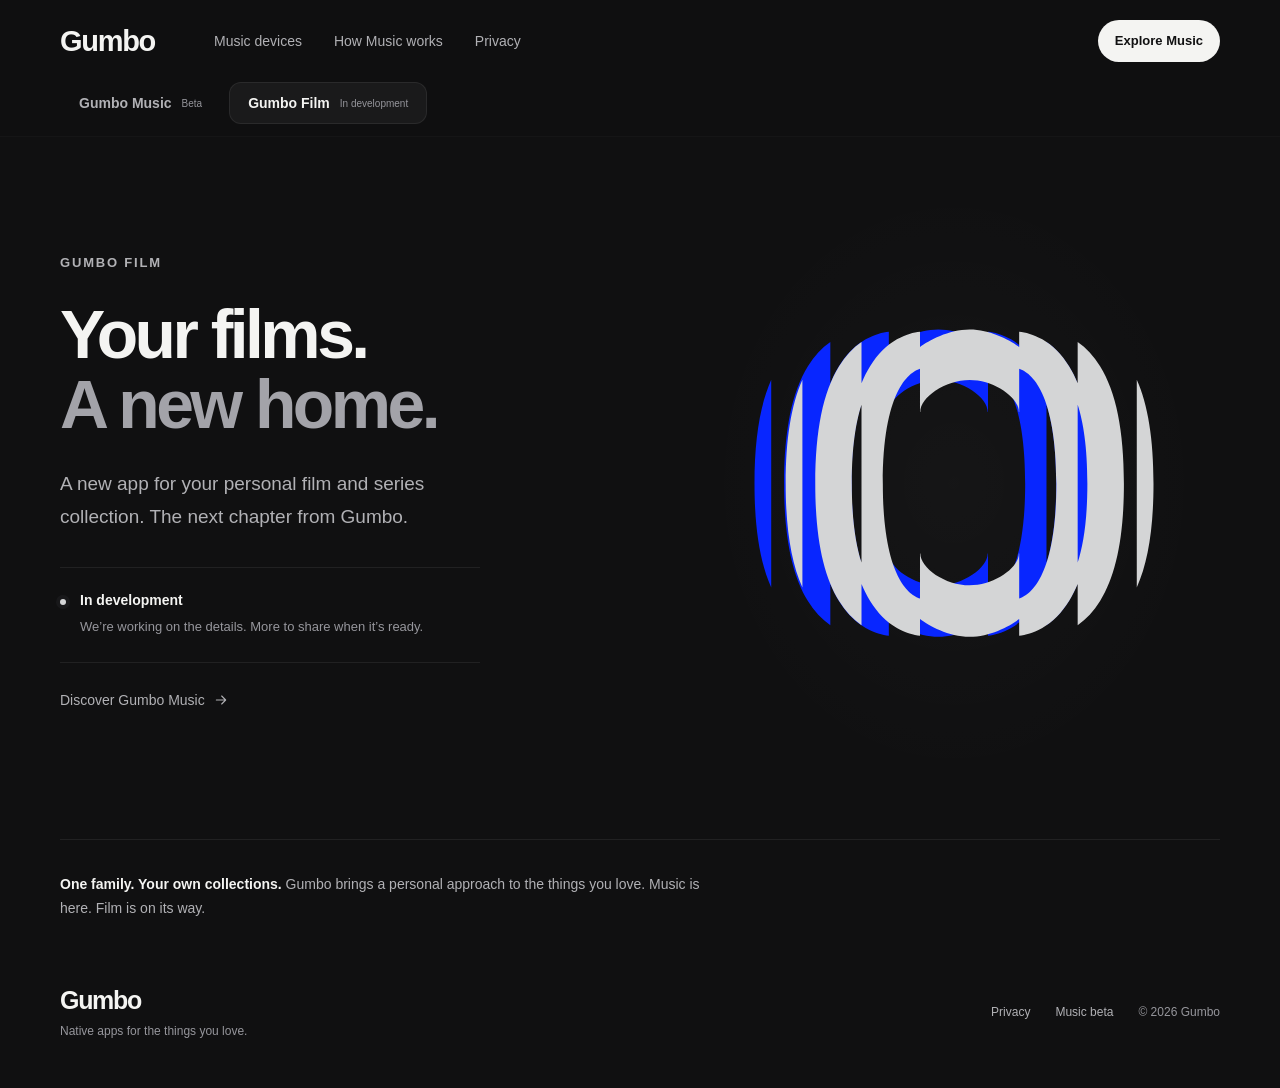
==== website/film/index.html @ 1f36d24c "Separate Gumbo product branding and add Film landing page" ====
<!doctype html>
<html lang="en">
<head>
  <meta charset="utf-8">
  <meta name="viewport" content="width=device-width, initial-scale=1">


  <!-- PRODUCT SEO: GUMBO FILM — keep these static tags aligned with the product section below. -->
  <title>Gumbo Film — In development</title>
  <meta name="description" content="Gumbo Film is in development. A new home for your personal film and series collection, from Gumbo.">
  <link rel="canonical" href="https://gumbo.one/film/">
  <meta property="og:type" content="website">
  <meta property="og:site_name" content="Gumbo">
  <meta property="og:title" content="Gumbo Film — In development">
  <meta property="og:description" content="Gumbo Film is in development. A new home for your personal film and series collection, from Gumbo.">
  <meta property="og:url" content="https://gumbo.one/film/">
  <meta property="og:image" content="https://gumbo.one/assets/gumbo-film-social-v1.png">
  <meta property="og:image:secure_url" content="https://gumbo.one/assets/gumbo-film-social-v1.png">
  <meta property="og:image:type" content="image/png">
  <meta property="og:image:width" content="1200">
  <meta property="og:image:height" content="630">
  <meta property="og:image:alt" content="Gumbo Film — Films and series. In development. The blue and silver Gumbo Film mark on a dark background.">
  <meta name="twitter:card" content="summary_large_image">
  <meta name="twitter:title" content="Gumbo Film — In development">
  <meta name="twitter:description" content="Gumbo Film is in development. A new home for your personal film and series collection, from Gumbo.">
  <meta name="twitter:image" content="https://gumbo.one/assets/gumbo-film-social-v1.png">
  <meta name="twitter:image:alt" content="Gumbo Film — Films and series. In development. The blue and silver Gumbo Film mark on a dark background.">
  <!-- END PRODUCT SEO -->

  <meta name="theme-color" content="#101011">
  <meta name="color-scheme" content="dark">
  <link rel="icon" href="https://gumbo.one/film/favicon.ico" sizes="16x16 32x32 48x48" type="image/x-icon">
  <link rel="icon" href="https://gumbo.one/film/favicon.svg" sizes="any" type="image/svg+xml">
  <link rel="apple-touch-icon" href="https://gumbo.one/film/apple-touch-icon.png" sizes="180x180">
  <link rel="stylesheet" href="../styles.css">
  <script src="../site.js" defer></script>
  <noscript><style>.site-header { position: relative; }</style></noscript>
</head>
<body class="film-page">
  <a class="skip-link" href="#product-film">Skip to content</a>
  <!-- SHARED GUMBO SHELL: the umbrella brand uses its name, not a product logo. -->
  <header class="site-header">
    <nav class="nav container" aria-label="Main navigation">
      <a class="wordmark" href="../" aria-label="Gumbo home"><span>Gumbo</span></a>
      <div class="nav-links"><a href="../#devices">Music devices</a><a href="../#how-it-works">How Music works</a><a href="../privacy/">Privacy</a></div>
      <a class="button button-small header-beta" href="../">Explore Music</a>
      <details class="mobile-menu">
        <summary aria-label="Section menu"><svg class="icon menu-icon" viewBox="0 0 24 24" aria-hidden="true"><path d="M4 7h16M4 12h16M4 17h16"/></svg><svg class="icon close-icon" viewBox="0 0 24 24" aria-hidden="true"><path d="m6 6 12 12M6 18 18 6"/></svg></summary>
        <div class="mobile-menu-links"><a href="../#devices">Music devices</a><a href="../#features">Music features</a><a href="../#how-it-works">How Music works</a><a href="../privacy/">Privacy</a></div>
      </details>
    </nav>
    <nav class="product-nav container" aria-label="Gumbo products">
      <a href="../">Gumbo Music <span>Beta</span></a>
      <a href="../film/" aria-current="page">Gumbo Film <span>In development</span></a>
    </nav>
  </header>
  <!-- PRODUCT: GUMBO FILM — future product details belong here, when confirmed. -->
  <main id="product-film" tabindex="-1">
    <section class="film-hero container" aria-labelledby="film-title">
      <div class="film-copy">
        <p class="eyebrow film-product-name">Gumbo Film</p>
        <h1 id="film-title">Your films.<br><span class="soft-text">A new home.</span></h1>
        <p class="film-description">A new app for your personal film and series collection. The next chapter from Gumbo.</p>
        <div class="development-note"><span class="status-dot" aria-hidden="true"></span><p><strong>In development</strong><span>We’re working on the details. More to share when it’s ready.</span></p></div>
        <a class="text-link" href="../">Discover Gumbo Music <svg class="icon" viewBox="0 0 24 24" aria-hidden="true"><path d="M5 12h14m-6-6 6 6-6 6"/></svg></a>
      </div>
      <div class="film-art"><img src="../assets/film-logo.svg" width="480" height="480" alt="Gumbo Film mark"></div>
    </section>
    <div class="family-note container"><p><strong>One family. Your own collections.</strong> Gumbo brings a personal approach to the things you love. Music is here. Film is on its way.</p></div>
  </main>
  <!-- END PRODUCT: GUMBO FILM -->
  <footer class="site-footer container"><div><a class="wordmark footer-wordmark" href="../"><span>Gumbo</span></a><p>Native apps for the things you love.</p></div><div class="footer-links"><a href="../privacy/">Privacy</a><a href="../#beta">Music beta</a><span>© 2026 Gumbo</span></div></footer>
</body>
</html>
---- website/styles.css ----
:root {
  color-scheme: dark;
  --background: #101011;
  --surface: #19191b;
  --text: #f4f4f2;
  --muted: #b1b1b5;
  --quiet: #96969c;
  --line: #ffffff12;
  --brand: #0826ff;
  --silver: #d4d5d6;
  --radius: 26px;
  --page-width: 1160px;
  font-family: -apple-system, BlinkMacSystemFont, "Segoe UI", sans-serif;
  font-synthesis: none;
  -webkit-font-smoothing: antialiased;
}
* { box-sizing: border-box; }
html { scroll-behavior: smooth; scroll-padding-top: 158px; }
body { margin: 0; color: var(--text); background: var(--background); }
main:focus { outline: none; }
a { color: inherit; text-decoration: none; }
a, button, summary { -webkit-tap-highlight-color: transparent; }
a:focus-visible, summary:focus-visible, [tabindex]:focus-visible { outline: 2px solid var(--text); outline-offset: 6px; border-radius: 5px; }
img { display: block; max-width: 100%; height: auto; }
svg { display: inline-block; }
h1, h2, h3, p, figure { margin: 0; }
.container { width: min(var(--page-width), calc(100% - 80px)); margin-inline: auto; }
.icon { width: 22px; height: 22px; flex: 0 0 auto; fill: none; stroke: currentColor; stroke-width: 1.6; stroke-linecap: round; stroke-linejoin: round; }
.icon-definitions { position: absolute; width: 0; height: 0; overflow: hidden; }
.skip-link { position: fixed; z-index: 20; left: 16px; top: 12px; padding: 12px 18px; border-radius: 10px; background: var(--text); color: #111; transform: translateY(-180%); }
.skip-link:focus { transform: none; }
.site-header { position: sticky; top: 0; z-index: 10; background: #101011ed; border-bottom: 1px solid #ffffff06; backdrop-filter: blur(20px); -webkit-backdrop-filter: blur(20px); }
.nav { display: flex; align-items: center; justify-content: space-between; gap: 24px; min-height: 82px; }
.wordmark { display: inline-flex; align-items: center; gap: 5px; font-size: 29px; letter-spacing: -1.3px; font-weight: 650; }
.wordmark img { width: 44px; height: 44px; }
.nav-links { display: flex; align-items: center; gap: 32px; margin-left: 35px; }
.nav-links a, .footer-links a { color: var(--muted); font-size: 14px; padding-block: 14px; transition: color .18s ease; }
.nav-links a:hover, .footer-links a:hover { color: #fff; }
.header-beta { margin-left: auto; }
.mobile-menu { display: none; }
.no-script-note { padding-block: 0 18px; font-size: 12px; line-height: 1.6; color: var(--muted); }
.privacy-details a { text-decoration: underline; text-underline-offset: 3px; }
.button { display: inline-flex; align-items: center; justify-content: center; gap: 13px; min-height: 52px; padding: 14px 22px; border-radius: 100px; color: #111112; background: var(--text); font-weight: 650; font-size: 15px; line-height: 1.35; text-align: center; transition: background .18s ease, transform .18s ease; }
.button:hover { background: #fff; transform: translateY(-2px); }
.button .icon { width: 18px; height: 18px; stroke-width: 1.9; }
.button-small { min-height: 42px; padding: 10px 17px; font-size: 13px; gap: 10px; }
.hero { display: grid; grid-template-columns: 1fr 1.08fr; align-items: center; gap: 25px; min-height: 685px; padding-block: 72px 88px; }
.hero-copy { position: relative; z-index: 2; animation: arrive .7s ease both; }
.eyebrow { color: var(--muted); text-transform: uppercase; font-size: 11px; letter-spacing: .14em; font-weight: 600; line-height: 1.5; }
.product-label { text-transform: none; letter-spacing: .035em; display: flex; align-items: center; gap: 10px; margin-bottom: 25px; }
.status-dot { width: 6px; height: 6px; border-radius: 100%; background: var(--silver); box-shadow: 0 0 0 4px #d4d5d60b; }
h1 { font-size: clamp(48px, 5.3vw, 70px); line-height: 1.035; letter-spacing: -.052em; font-weight: 600; }
.soft-text { color: #a3a3a9; }
.hero-description { font-size: 19px; line-height: 1.6; color: var(--muted); margin-top: 25px; letter-spacing: -.015em; }
.hero-actions { display: flex; align-items: flex-start; gap: 19px; flex-direction: column; margin-top: 31px; }
.text-link { display: inline-flex; align-items: center; gap: 8px; font-size: 14px; color: var(--muted); padding-block: 5px; }
.text-link:hover { color: var(--text); }
.text-link .icon { width: 16px; height: 16px; }
.hero-note { margin-top: 28px; font-size: 12px; color: var(--quiet); }
.hero-platforms { margin-top: 18px; color: var(--silver); font-size: 12px; line-height: 1.9; }
.product-preview { width: 100%; height: 496px; position: relative; isolation: isolate; animation: arrive .9s .1s ease both; }
.preview-glow { position: absolute; inset: 20px 0 10px; z-index: -1; background: radial-gradient(ellipse, #b9774d20 0%, #8a6d5b07 45%, transparent 72%); filter: blur(16px); }
.desktop-preview { position: absolute; width: 100%; top: 39px; left: 0; border: 1px solid #65656b6b; border-radius: 14px; background: #202022; box-shadow: 0 30px 65px #0008; overflow: hidden; transform: perspective(1400px) rotateY(-6deg) rotateX(2deg); }
.window-bar { height: 33px; display: flex; align-items: center; justify-content: space-between; padding: 0 13px; background: #29292b; color: #b9b9bf; border-bottom: 1px solid #ffffff0a; font-size: 9px; font-weight: 600; }
.window-bar > .icon { height: 12px; width: 12px; }
.window-dots { display: flex; gap: 5px; }
.window-dots i { width: 7px; height: 7px; border-radius: 50%; background: #68686d; }
.window-dots i:first-child { background: #b87d73; }.window-dots i:nth-child(2) { background: #b5a479; }.window-dots i:nth-child(3) { background: #869a7c; }
.desktop-content { display: grid; grid-template-columns: 113px 1fr; min-height: 284px; }
.mock-sidebar { display: flex; flex-direction: column; gap: 5px; padding: 19px 9px; background: #1a1a1c; font-size: 9px; color: #b6b6bc; }
.sidebar-heading { font-size: 8px; color: #83838b; margin: 0 8px 7px; }
.sidebar-item { display: flex; align-items: center; gap: 7px; padding: 7px 8px; border-radius: 5px; }
.sidebar-item .icon { width: 11px; height: 11px; }
.sidebar-item.active { background: #ffffff12; color: #f4f4f2; }
.mock-library { padding: 16px 18px 18px; min-width: 0; }
.mock-title { display: flex; align-items: center; justify-content: space-between; }
.mock-title > strong { font-size: 24px; font-weight: 650; letter-spacing: -.7px; }
.mock-profile { width: 23px; height: 23px; display: grid; place-items: center; border-radius: 50%; background: linear-gradient(145deg, #b49d95, #5b504d); font-size: 10px; }
.mock-section-title { font-size: 11px; font-weight: 600; margin-block: 15px 9px; }
.album-grid { display: grid; grid-template-columns: repeat(3, minmax(0, 1fr)); gap: 11px; }
.album-art { display: grid; place-items: center; aspect-ratio: 1; border-radius: 7px; overflow: hidden; position: relative; }
.album-art > span { font-size: 10px; font-weight: 650; letter-spacing: .04em; line-height: 1.25; color: #fff9; text-align: center; }
.art-amber { background: radial-gradient(ellipse at 12% 2%, #f4c58d 0, transparent 48%), radial-gradient(ellipse at 100% 100%, #432819, transparent 80%), linear-gradient(145deg, #d18b4f, #a0542c); }
.art-sage { background: radial-gradient(ellipse at 10% 3%, #c4cec1, transparent 54%), linear-gradient(165deg, #73877f, #273b36); }
.art-rose { background: radial-gradient(ellipse at 82% 14%, #ddb7aa, transparent 59%), linear-gradient(145deg, #a97876, #583c4b); }
.album-grid b { display: block; font-size: 9px; font-weight: 500; margin-top: 7px; }
.album-grid small { display: block; font-size: 7px; color: #a2a2a8; margin-top: 3px; }
.second-shelf { display: flex; justify-content: space-between; margin-top: 17px; }.second-shelf span { font-size: 7px; font-weight: 400; color: #a2a2a8; }
.mock-mixes { display: grid; grid-template-columns: 1fr 1fr; gap: 10px; }
.mock-mixes span { border-radius: 6px; font-size: 9px; font-weight: 500; height: 35px; display: flex; align-items: center; padding: 10px; }
.mix-plum { background: linear-gradient(110deg, #74515e, #3a334d); }.mix-teal { background: linear-gradient(110deg, #50746d, #2c4946); }
.mini-player { display: flex; align-items: center; gap: 8px; height: 43px; padding: 6px 14px; border-top: 1px solid #ffffff12; background: #2b2b2d; }
.mini-art { display: block; width: 27px; height: 27px; border-radius: 4px; }
.mini-player b { display: block; font-size: 8px; font-weight: 500; }.mini-player small { display: block; font-size: 7px; color: #a2a2a8; margin-top: 3px; }
.mini-transport { font-size: 13px; margin-left: auto; }
.mini-volume { width: 56px; height: 3px; background: linear-gradient(to right, #b0b0b5 55%, #545459 55%); border-radius: 3px; margin-left: 7px; }
.phone-preview { position: absolute; width: 195px; height: 399px; top: 102px; right: -4px; padding: 13px 14px 10px; background: linear-gradient(160deg, #363331, #1d1d1f 65%); border: 5px solid #111112; box-shadow: 0 0 0 1px #707075, 0 20px 65px #000b; border-radius: 31px; transform: rotate(6deg); }
.phone-top { display: flex; align-items: center; justify-content: space-between; font-size: 8px; padding-inline: 3px; margin-bottom: 13px; }
.phone-top i { background: #09090a; width: 53px; height: 14px; border-radius: 12px; position: absolute; top: 9px; left: 66px; }
.sheet-handle { display: block; width: 22px; height: 3px; background: #77767a; border-radius: 4px; margin: 0 auto 13px; }
.phone-art { aspect-ratio: 1; width: 100%; border-radius: 9px; display: flex; flex-direction: column; align-items: center; justify-content: center; box-shadow: 0 12px 25px #0003; }
.phone-art > span { font-size: 20px; font-weight: 600; line-height: 1.15; letter-spacing: .055em; color: #fffc; text-align: center; }.phone-art small { font-size: 5px; letter-spacing: .2em; margin-top: 15px; color: #fff9; }
.phone-track { position: relative; margin-top: 20px; padding-right: 16px; }.phone-track strong { display: block; font-size: 9px; font-weight: 650; }.phone-track span { display: block; margin-top: 4px; font-size: 8px; color: #aaa9ae; }.phone-track .icon { position: absolute; right: 0; top: 3px; width: 13px; height: 13px; }
.track-timeline { height: 3px; border-radius: 3px; margin-top: 18px; background: #ffffff22; }.track-timeline > span { display: block; background: #c6c5c8; width: 26%; height: 100%; border-radius: 3px; }
.track-time { display: flex; justify-content: space-between; font-size: 6px; color: #a6a5ab; margin-top: 5px; }
.phone-transport { display: flex; align-items: center; justify-content: space-around; margin-top: 13px; font-size: 20px; }.play-circle { height: 39px; width: 39px; border-radius: 50%; background: #f4f4f2; color: #171719; display: grid; place-items: center; font-size: 19px; }
.phone-bottom { display: flex; align-items: center; justify-content: space-around; margin-top: 14px; color: #aaa9ae; font-size: 13px; }.phone-bottom .icon { width: 10px; height: 10px; }
.home-indicator { display: block; width: 56px; height: 3px; border-radius: 5px; background: #aaa9ae; margin: 14px auto 0; }

.product-screenshot { object-fit: cover; object-position: top; height: auto; padding: 0; }
.promise-strip { display: flex; justify-content: center; gap: 55px; padding-block: 27px; border-top: 1px solid var(--line); border-bottom: 1px solid var(--line); }
.promise-strip > span { display: inline-flex; align-items: center; gap: 10px; color: var(--muted); font-size: 12px; }
.promise-strip .icon { height: 15px; width: 15px; color: var(--silver); }
.section { padding-block: 115px; }
.devices-section { padding-bottom: 0; }
.device-lineup { display: grid; grid-template-columns: repeat(5, minmax(0, 1fr)); gap: 18px; list-style: none; padding: 0 0 36px; margin: 0; }
.device-lineup li { display: flex; align-items: center; gap: 13px; min-width: 0; font-size: 14px; }
.device-lineup .icon { width: 34px; height: 34px; color: var(--silver); stroke-width: 1.1; }
.device-lineup small { display: block; margin-top: 5px; color: var(--quiet); font-size: 11px; }
.device-grid { display: grid; grid-template-columns: repeat(3, minmax(0, 1fr)); gap: 16px; }
.device-card { padding: 32px; border-radius: var(--radius); border: 1px solid #ffffff0a; background: linear-gradient(155deg, #242425, var(--surface) 70%); }
.device-card > .icon { width: 56px; height: 56px; color: var(--silver); stroke-width: .85; margin-bottom: 38px; }
.device-card .device-label { font-size: 12px; color: var(--muted); margin-bottom: 12px; }
.device-card h3 { font-size: 26px; line-height: 1.2; letter-spacing: -.035em; }
.device-card > p:last-child { margin-top: 17px; font-size: 14px; line-height: 1.75; color: var(--muted); }
.airplay-note { display: flex; align-items: center; gap: 16px; margin-top: 27px; font-size: 13px; line-height: 1.7; color: var(--muted); }
.airplay-note > .icon { width: 27px; height: 27px; color: var(--silver); }
.airplay-note strong { color: var(--text); font-weight: 500; }
.section-heading { max-width: 610px; margin-bottom: 44px; }
.section-heading .eyebrow, .privacy-copy > .eyebrow { margin-bottom: 18px; }
h2 { font-size: clamp(33px, 4vw, 47px); line-height: 1.1; letter-spacing: -.042em; font-weight: 580; }
.section-heading > p:last-child:not(.eyebrow) { color: var(--muted); font-size: 16px; line-height: 1.75; margin-top: 21px; max-width: 515px; }
.feature-grid { display: grid; grid-template-columns: 1fr 1fr; gap: 16px; }
.feature-card { background: var(--surface); padding: 31px; border-radius: var(--radius); border: 1px solid #ffffff05; }
.feature-icon { width: 28px; height: 28px; color: var(--silver); margin-bottom: 24px; }
h3 { font-size: 21px; font-weight: 550; letter-spacing: -.025em; }
.feature-card p, .steps p { color: var(--muted); line-height: 1.7; font-size: 15px; margin-top: 11px; max-width: 440px; }
.card-note { display: block; color: var(--quiet); margin-top: 28px; font-size: 12px; }
.how-section { padding-block: 12px 56px; }
.steps { display: grid; grid-template-columns: repeat(3, 1fr); gap: 44px; padding: 0; list-style: none; margin: 0; }
.step-number { display: block; font-size: 13px; font-variant-numeric: tabular-nums; color: var(--quiet); letter-spacing: .08em; padding-bottom: 20px; margin-bottom: 24px; border-bottom: 1px solid #ffffff20; }
.steps h3 { font-size: 20px; }
.setup-note { font-size: 12px; color: var(--quiet); line-height: 1.7; max-width: 760px; margin-top: 36px; }
.privacy-section { display: grid; grid-template-columns: .74fr 1fr; gap: 85px; padding-block: 56px 64px; border-block: 1px solid var(--line); }
.privacy-mark { display: flex; flex-direction: column; justify-content: center; align-items: center; gap: 22px; min-height: 280px; background: radial-gradient(ellipse, #c8c7bc08, transparent 63%); }
.privacy-mark .icon { width: 116px; height: 116px; stroke-width: .65; color: var(--silver); }
.privacy-lead { margin-top: 24px; color: var(--muted); font-size: 16px; line-height: 1.75; }
.privacy-promises { display: flex; flex-direction: column; gap: 10px; font-size: 13px; margin-top: 25px; }
.privacy-details { margin-top: 30px; border-top: 1px solid #ffffff17; padding-top: 20px; }
.privacy-details summary { display: flex; justify-content: space-between; gap: 14px; cursor: pointer; list-style: none; color: var(--muted); font-size: 13px; line-height: 1.5; min-height: 36px; }
.privacy-details summary::-webkit-details-marker { display: none; }.privacy-details summary > span { font-size: 20px; line-height: 1; transition: transform .2s; }.privacy-details[open] summary > span { transform: rotate(45deg); }
.privacy-details p { color: var(--muted); font-size: 13px; line-height: 1.75; margin-top: 15px; }
.beta-section { padding-block: 110px 70px; }
.beta-card { display: grid; grid-template-columns: 1.5fr .8fr; align-items: center; gap: 60px; background: var(--silver); color: #111112; padding: 62px; border-radius: 32px; }
.beta-card .eyebrow { color: #57575c; margin-bottom: 20px; }
.beta-card h2 { font-size: clamp(32px, 3.4vw, 43px); }
.beta-copy > p:not(.eyebrow) { color: #525256; font-size: 15px; line-height: 1.75; max-width: 480px; margin-top: 22px; }.beta-copy strong { color: #111112; font-weight: 600; }
.button-dark { background: #151516; color: var(--text); margin-top: 27px; }.button-dark:hover { background: #313133; }
.beta-card a:focus-visible, .beta-card [tabindex]:focus-visible { outline-color: #111; }
.beta-copy > p.beta-status { color: #525256; font-size: 12px; margin-top: 15px; }
[hidden] { display: none !important; }
.beta-aside { text-align: center; border-left: 1px solid #1111111a; padding-left: 50px; }
.beta-icon { display: inline-block; margin-bottom: 24px; }.beta-icon img { width: 102px; height: 102px; }
.beta-aside > p { color: #333336; font-weight: 500; font-size: 16px; line-height: 1.5; letter-spacing: -.015em; }
.beta-requirements { display: block; color: #5b5b60; margin-top: 23px; font-size: 11px; line-height: 1.9; }
.site-footer { display: flex; justify-content: space-between; align-items: center; gap: 30px; padding-bottom: 50px; }
.footer-wordmark { font-size: 25px; }.site-footer p { font-size: 12px; color: var(--quiet); margin-top: 9px; }
.footer-links { display: flex; align-items: center; gap: 25px; }.footer-links a, .footer-links > span { font-size: 12px; }.footer-links > span { color: var(--quiet); }
@keyframes arrive { from { opacity: 0; transform: translateY(14px); } to { opacity: 1; transform: translateY(0); } }
@media (min-width: 1400px) { .hero { min-height: 735px; padding-block: 90px 108px; } }
@media (max-width: 1050px) {
  .container { width: calc(100% - 56px); }.nav-links { margin-left: 0; gap: 23px; }
  .hero { grid-template-columns: .92fr 1fr; gap: 20px; min-height: 615px; padding-block: 55px 85px; }
  h1 { font-size: clamp(42px, 5.3vw, 60px); }.hero-description { font-size: 17px; }
  .product-preview { height: 430px; }.desktop-content { grid-template-columns: 87px 1fr; min-height: 257px; }.mock-sidebar { font-size: 8px; padding-inline: 4px; }.mock-library { padding: 13px; }.album-grid { gap: 7px; }.album-art > span { font-size: 8px; }.album-grid b { font-size: 8px; }.mock-title > strong { font-size: 21px; }.mock-mixes span { font-size: 7px; }
  .phone-preview { width: 173px; height: 369px; top: 75px; right: -5px; padding-inline: 12px; }.phone-top i { left: 56px; }.phone-art > span { font-size: 18px; }.phone-track strong { font-size: 8px; }.phone-transport { margin-top: 10px; }.phone-bottom { margin-top: 12px; }
  .promise-strip { gap: 27px; }.promise-strip > span { font-size: 11px; }
  .device-card { padding: 26px; }.device-card h3 { font-size: 23px; }.device-lineup { gap: 12px; }.device-lineup li { gap: 9px; font-size: 13px; }
  .privacy-section { gap: 45px; }.beta-card { padding: 42px; gap: 35px; }.beta-aside { padding-left: 35px; }
}
@media (max-width: 760px) {
  .container { width: calc(100% - 40px); }.nav { min-height: 72px; gap: 12px; position: relative; }.wordmark { font-size: 26px; }.wordmark img { width: 39px; height: 39px; }.nav-links { display: none; }
  .mobile-menu { display: block; flex: 0 0 44px; }
  .mobile-menu summary { display: grid; place-items: center; width: 44px; height: 44px; cursor: pointer; list-style: none; border: 1px solid var(--line); border-radius: 50%; }
  .mobile-menu summary::-webkit-details-marker { display: none; }
  .mobile-menu .close-icon, .mobile-menu[open] .menu-icon { display: none; }
  .mobile-menu[open] .close-icon { display: block; }
  .mobile-menu-links { position: absolute; top: 100%; left: 0; right: 0; display: grid; padding: 12px; background: var(--surface); border: 1px solid var(--line); border-radius: 18px; box-shadow: 0 18px 35px #0005; }
  .mobile-menu-links a { display: block; padding: 14px 16px; min-height: 48px; border-radius: 9px; font-size: 15px; }
  .mobile-menu-links a:hover { background: #ffffff0a; }
  .hero { grid-template-columns: 1fr; gap: 48px; min-height: auto; padding-block: 58px 67px; }.hero-copy { max-width: 530px; }.hero h1 { font-size: clamp(45px, 8.5vw, 62px); }.hero-description { font-size: 18px; }.hero-description br { display: none; }
  .hero-actions { flex-direction: row; flex-wrap: wrap; gap: 15px 23px; align-items: center; }.hero-note { margin-top: 22px; }
  .product-preview { width: min(520px, 100% - 16px); margin-inline: auto; height: 430px; }.desktop-preview { top: 12px; }.desktop-content { grid-template-columns: 100px 1fr; min-height: 273px; }.phone-preview { top: 71px; right: -8px; }.mock-library { padding: 15px; }.mock-title > strong { font-size: 23px; }.mock-mixes span { font-size: 8px; }
  .promise-strip { flex-wrap: wrap; gap: 16px 22px; padding-block: 25px; justify-content: flex-start; }.promise-strip > span { font-size: 11px; }
  .section { padding-block: 76px; }.section-heading { margin-bottom: 30px; }h2 { font-size: 37px; }.feature-card { padding: 25px; }h3 { font-size: 20px; }.feature-card p, .steps p { font-size: 14px; }.card-note { line-height: 1.65; }
  .devices-section { padding-bottom: 0; }.device-lineup { grid-template-columns: repeat(3, minmax(0, 1fr)); gap: 25px 18px; }.device-grid { grid-template-columns: 1fr; }.device-card { padding: 28px; position: relative; }.device-card > .icon { position: absolute; top: 28px; right: 28px; width: 44px; height: 44px; margin: 0; }.device-card h3 { padding-right: 65px; font-size: 25px; }.device-card > p:last-child { max-width: 480px; }.airplay-note { align-items: flex-start; }.airplay-note strong { display: block; }
  .how-section { padding-block: 0 48px; }.steps { gap: 22px; }.steps h3 { font-size: 18px; }.step-number { padding-bottom: 16px; margin-bottom: 19px; }
  .privacy-section { grid-template-columns: 1fr; gap: 28px; padding-block: 55px; }.privacy-mark { min-height: auto; flex-direction: row; justify-content: flex-start; gap: 15px; background: none; }.privacy-mark .icon { width: 38px; height: 38px; stroke-width: 1.2; }.privacy-copy > .eyebrow { display: block; }
  .beta-section { padding-block: 75px 45px; }.beta-card { grid-template-columns: 1fr; padding: 34px; gap: 34px; }.beta-aside { border-left: 0; border-top: 1px solid #1111111a; padding: 27px 0 0; display: flex; align-items: center; text-align: left; gap: 20px; }.beta-icon { flex-shrink: 0; margin: 0; }.beta-icon img { width: 68px; height: 68px; }.beta-aside > p { display: none; }.beta-requirements { margin: 0; }
  .site-footer { padding-bottom: 35px; flex-wrap: wrap; gap: 22px; }.footer-links { gap: 22px; }
}
@media (max-width: 480px) {
  .container { width: calc(100% - 36px); }.nav .button-small { font-size: 12px; min-height: 44px; padding-inline: 12px; }.nav .button-small .icon { display: none; }.nav .wordmark { font-size: 24px; }.nav .wordmark img { width: 32px; height: 32px; }.nav { gap: 10px; }
  .hero { padding-top: 42px; gap: 35px; }.product-label { margin-bottom: 22px; font-size: 10px; }.hero h1 { font-size: clamp(41px, 11vw, 53px); }.hero-description { font-size: 17px; line-height: 1.65; margin-top: 20px; }.hero-actions { flex-direction: column; align-items: flex-start; margin-top: 26px; gap: 14px; }.hero-note { font-size: 11px; line-height: 1.6; }
  .product-preview { height: 355px; width: calc(100% - 12px); }.desktop-preview { top: 15px; }.window-bar { height: 26px; padding-inline: 9px; font-size: 7px; }.window-dots { gap: 4px; }.window-dots i { width: 5px; height: 5px; }
  .desktop-content { grid-template-columns: 63px 1fr; min-height: 217px; }.mock-sidebar { padding: 13px 4px; font-size: 5px; gap: 3px; }.sidebar-heading { font-size: 5px; margin-left: 4px; }.sidebar-item { gap: 4px; padding: 5px 4px; }.sidebar-item .icon { width: 8px; height: 8px; }.mock-library { padding: 12px 10px; }.mock-title > strong { font-size: 18px; }.mock-profile { width: 18px; height: 18px; font-size: 8px; }.mock-section-title { font-size: 9px; margin-block: 12px 7px; }.album-grid { gap: 7px; }.album-grid b { font-size: 6px; }.album-grid small { font-size: 5px; }.album-art { border-radius: 5px; }.album-art > span { font-size: 7px; }.second-shelf { margin-top: 14px; }.second-shelf span { font-size: 5px; }.mock-mixes { gap: 7px; }.mock-mixes span { height: 29px; font-size: 6px; padding: 5px; }.mini-player { height: 32px; padding: 4px 8px; gap: 6px; }.mini-art { width: 21px; height: 21px; }.mini-player b { font-size: 6px; }.mini-player small { font-size: 5px; }.mini-transport { font-size: 11px; }.mini-volume { display: none; }
  .phone-preview { width: 150px; height: 315px; padding: 10px 10px 7px; top: 55px; right: -4px; border-width: 4px; border-radius: 25px; }.phone-top { font-size: 6px; margin-bottom: 12px; }.phone-top i { width: 44px; height: 11px; left: 50px; top: 6px; }.sheet-handle { margin-bottom: 10px; height: 2px; width: 18px; }.phone-art { border-radius: 7px; }.phone-art > span { font-size: 16px; }.phone-art small { font-size: 4px; margin-top: 12px; }.phone-track { margin-top: 15px; }.phone-track strong { font-size: 6.5px; }.phone-track span { font-size: 6px; }.phone-track .icon { width: 11px; height: 11px; }.track-timeline { margin-top: 14px; height: 2px; }.track-time { font-size: 5px; }.phone-transport { font-size: 16px; margin-top: 11px; }.play-circle { width: 31px; height: 31px; font-size: 16px; }.phone-bottom { margin-top: 10px; }.phone-bottom .icon { width: 9px; height: 9px; }.home-indicator { margin-top: 10px; height: 2px; width: 46px; }
  .promise-strip { display: grid; grid-template-columns: 1fr; gap: 14px; }.promise-strip > span { font-size: 12px; }
  .device-lineup { grid-template-columns: repeat(2, minmax(0, 1fr)); }.device-card h3 { font-size: 23px; }.device-card > .icon { width: 36px; height: 36px; right: 24px; }.device-card { padding: 26px 24px; }.device-card h3 { padding-right: 45px; }.beta-aside { flex-wrap: wrap; }
  .feature-grid { grid-template-columns: 1fr; gap: 13px; }.feature-card { padding: 28px; }.feature-icon { margin-bottom: 22px; }.card-note { margin-top: 22px; }.section-heading > p:last-child:not(.eyebrow) { font-size: 15px; }h2 { font-size: 34px; }
  .steps { grid-template-columns: 1fr; gap: 33px; }.step-number { margin-bottom: 18px; }.steps h3 { font-size: 20px; }.steps p { font-size: 15px; }.setup-note { margin-top: 27px; font-size: 11px; }
  .beta-card { padding: 30px 25px; border-radius: 26px; }.beta-card h2 { font-size: 32px; }.beta-copy > p:not(.eyebrow) { font-size: 14px; }.beta-copy > p.beta-status { font-size: 11px; }.beta-card .button { font-size: 13px; padding-inline: 17px; gap: 10px; }
}
/* Real screenshots keep their aspect ratio at every mockup breakpoint. */
.desktop-preview.product-screenshot, .phone-preview.product-screenshot { height: auto; padding: 0; object-fit: contain; }
@media (prefers-reduced-motion: reduce) { html { scroll-behavior: auto; } *, *::before, *::after { animation: none !important; transition: none !important; } .button:hover { transform: none; } }
@media (prefers-contrast: more) { :root { --muted: #d4d5d6; --quiet: #bdbdc2; --line: #ffffff55; } .feature-card, .device-card, .privacy-details { border-color: #ffffff55; } }
@media (forced-colors: active) { .button, .feature-card, .device-card, .beta-card { border: 1px solid ButtonText; } .preview-glow { display: none; } }

/* The standalone policy shares the site shell and keeps long text readable. */
.policy { padding-block: 80px; }
.policy-heading { max-width: 720px; }
.policy-heading .eyebrow { margin-bottom: 24px; }
.policy-heading h1 { font-size: clamp(44px, 5vw, 64px); }
.policy-heading > p:not(.eyebrow) { margin-top: 24px; color: var(--muted); font-size: 17px; line-height: 1.75; }
.policy-heading > p.policy-updated { margin-top: 16px; font-size: 12px; color: var(--quiet); }
.policy-summary { max-width: 900px; margin-block: 40px 64px; padding: 30px; border: 1px solid var(--line); border-radius: var(--radius); background: var(--surface); font-size: 16px; line-height: 1.75; }
.policy-summary p + p { margin-top: 16px; color: var(--muted); }
.policy-layout { display: grid; grid-template-columns: 210px minmax(0, 680px); gap: 70px; align-items: start; }
.policy-contents { position: sticky; top: 170px; display: grid; }
.policy-contents .eyebrow { margin-bottom: 14px; }
.policy-contents a { padding-block: 12px; font-size: 14px; color: var(--muted); }
.policy-contents a:hover { color: var(--text); }
.policy-body section + section { margin-top: 44px; padding-top: 36px; border-top: 1px solid var(--line); }
.policy-body h2 { font-size: 27px; letter-spacing: -.025em; line-height: 1.25; }
.policy-body p { margin-top: 18px; font-size: 16px; line-height: 1.8; color: var(--muted); overflow-wrap: anywhere; }
.policy-body strong { color: var(--text); font-weight: 550; }
.policy-body a { color: var(--text); text-decoration: underline; text-underline-offset: 3px; }
.policy-page .site-footer { padding-top: 35px; border-top: 1px solid var(--line); }
@media (max-width: 1050px) { .policy-layout { gap: 36px; grid-template-columns: 180px minmax(0, 1fr); } }
@media (max-width: 760px) {
  .policy { padding-block: 48px 60px; }
  .policy-summary { margin-block: 30px 36px; padding: 24px; }
  .policy-layout { grid-template-columns: 1fr; gap: 36px; }
  .policy-contents { position: static; grid-template-columns: repeat(2, minmax(0, 1fr)); column-gap: 20px; padding-bottom: 24px; border-bottom: 1px solid var(--line); }
  .policy-contents .eyebrow { grid-column: 1 / -1; }
  .policy-body h2 { font-size: 25px; }
}

/* Shared product navigation: ordinary links work without JavaScript. */
.product-nav { display: flex; align-items: stretch; gap: 8px; padding-bottom: 12px; }
.product-nav a { display: flex; align-items: center; gap: 10px; min-height: 42px; padding: 10px 18px; border: 1px solid transparent; border-radius: 12px; color: var(--muted); font-size: 14px; font-weight: 550; }
.product-nav a span { font-size: 10px; font-weight: 400; color: var(--quiet); }
.product-nav a:hover { background: #ffffff06; color: var(--text); }
.product-nav a[aria-current="page"] { background: #ffffff0c; border-color: #ffffff12; color: var(--text); }
.product-identity { display: flex; align-items: center; gap: 12px; margin-bottom: 24px; }
.product-identity img { width: 64px; height: 64px; }
.product-name { font-size: 18px; font-weight: 550; letter-spacing: -.025em; }
.product-state { margin-top: 5px; font-size: 11px; color: var(--quiet); }
.product-preview { height: 525px; }
.watch-preview { position: absolute; z-index: 2; left: 22px; top: 315px; width: 160px; padding: 7px; border: 2px solid #696970; border-radius: 40px; background: linear-gradient(120deg, #4e4e52, #151516 42%, #45454a); box-shadow: 0 20px 45px #0009; transform: rotate(-7deg); }
.watch-preview::before, .watch-preview::after { content: ""; position: absolute; z-index: -1; }
.watch-preview::before { width: 85px; height: calc(100% + 34px); left: 50%; top: -17px; transform: translateX(-50%); border-radius: 22px; background: linear-gradient(90deg, #232326, #37373b 50%, #202023); }
.watch-preview::after { width: 7px; height: 26px; right: -7px; top: 42px; border-radius: 3px; background: #77777d; }
.watch-screen { position: relative; overflow: hidden; border-radius: 31px; background: #000; border: 2px solid #050505; }
.watch-screen img { width: 100%; height: auto; }
.film-hero { min-height: 640px; display: grid; grid-template-columns: 1.05fr 1fr; align-items: center; gap: 70px; padding-block: 80px 90px; }
.film-product-name { margin-bottom: 28px; font-size: 13px; }
.film-description { margin-top: 28px; font-size: 19px; line-height: 1.7; max-width: 440px; color: var(--muted); }
.development-note { display: flex; align-items: flex-start; gap: 14px; margin-top: 34px; padding-block: 24px; border-block: 1px solid var(--line); max-width: 420px; }
.development-note > .status-dot { margin-top: 7px; flex: 0 0 6px; }
.development-note strong { display: block; font-size: 14px; font-weight: 550; }
.development-note p > span { display: block; color: var(--quiet); font-size: 13px; line-height: 1.7; margin-top: 8px; }
.film-copy > .text-link { margin-top: 24px; }
.film-art { position: relative; isolation: isolate; aspect-ratio: 1; display: grid; place-items: center; }
.film-art::before { content: ""; position: absolute; z-index: -1; inset: -10% 0; background: radial-gradient(ellipse, #ffffff06, transparent 67%); }
.film-art img { width: 100%; }
.family-note { border-top: 1px solid var(--line); padding-block: 32px 65px; }
.family-note p { max-width: 670px; font-size: 14px; color: var(--muted); line-height: 1.75; }
.family-note strong { color: var(--text); font-weight: 550; }
@media (max-width: 1050px) {
  .watch-preview { width: 140px; top: 286px; left: 8px; }
  .product-preview { height: 485px; }
  .film-hero { gap: 30px; min-height: 580px; }
}
@media (max-width: 760px) {
  html { scroll-padding-top: 152px; }
  .nav { position: static; }
  .mobile-menu-links { z-index: 3; left: 20px; right: 20px; top: 100%; }
  .product-nav { gap: 6px; }
  .product-nav a { flex: 1; justify-content: center; gap: 8px; font-size: 13px; padding: 10px 12px; }
  .product-nav a span { font-size: 9px; }
  .product-preview { height: 465px; }
  .watch-preview { width: 148px; top: 270px; left: 18px; }
  .film-hero { grid-template-columns: 1fr; padding-block: 56px 42px; gap: 28px; min-height: auto; }
  .film-copy { max-width: 520px; }
  .film-art { width: min(390px, 90%); margin-inline: auto; }
  .family-note { padding-bottom: 44px; }
}
@media (max-width: 480px) {
  .product-nav a { flex-direction: column; align-items: flex-start; gap: 3px; padding: 9px 13px; }
  .product-identity { gap: 10px; margin-bottom: 22px; }
  .product-identity img { width: 52px; height: 52px; }
  .product-name { font-size: 16px; }
  .product-preview { height: 405px; }
  .watch-preview { width: 128px; top: 227px; left: 8px; padding: 5px; border-radius: 32px; }
  .watch-screen { border-radius: 25px; }
  .watch-preview::before { width: 70px; }
  .watch-preview::after { top: 34px; height: 21px; }
  .film-hero { padding-top: 42px; }
  .film-description { font-size: 17px; }
  .film-art { width: min(320px, 100%); }
}
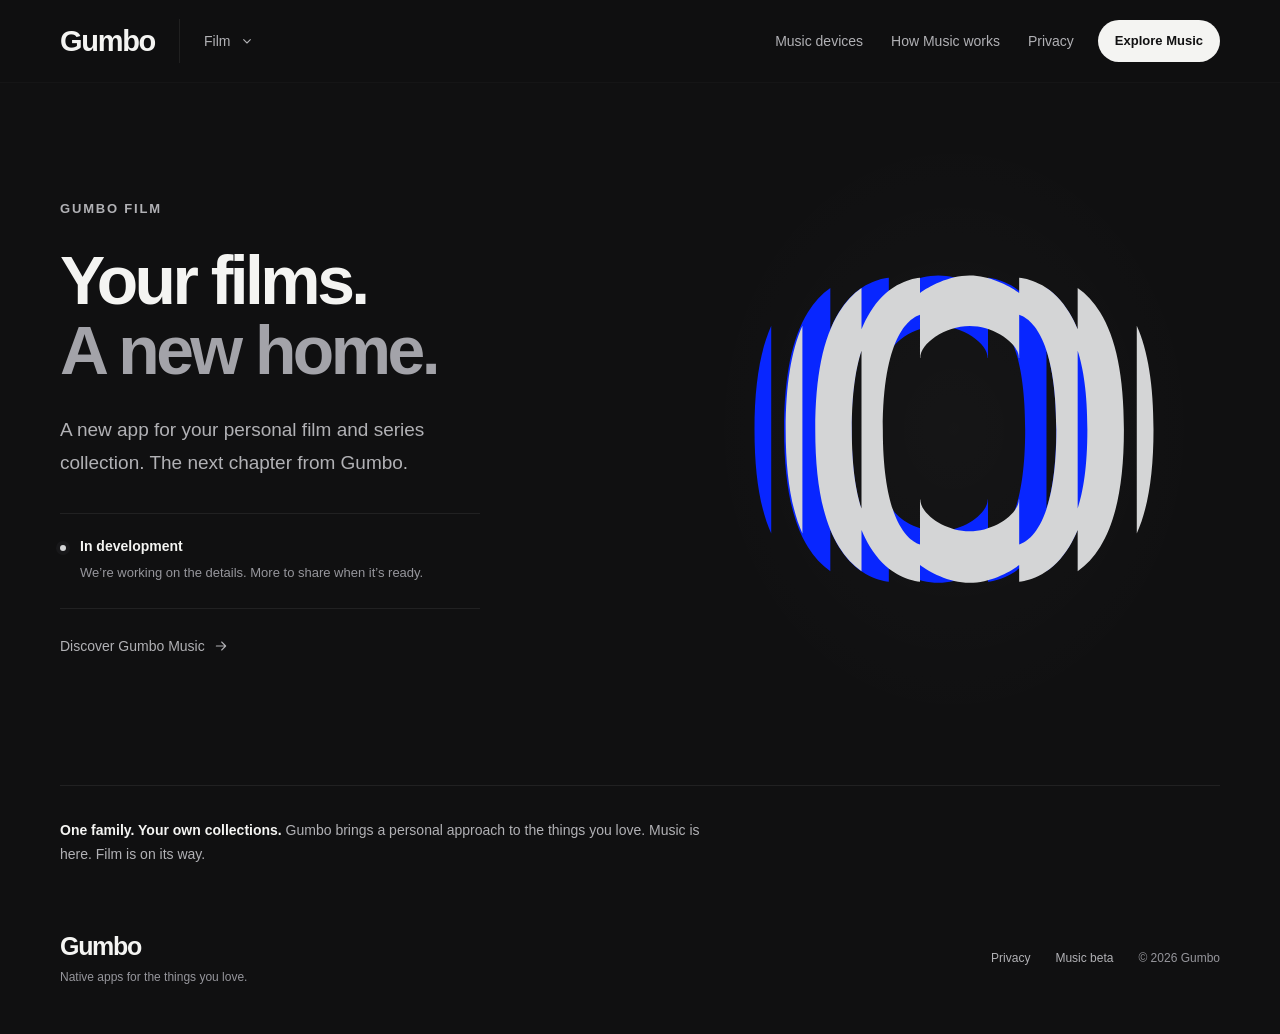
==== commit b4929b3a: "Refine product navigation and Watch presentation on website" ====
--- a/website/film/index.html
+++ b/website/film/index.html
@@ -32,8 +32,8 @@
   <link rel="icon" href="https://gumbo.one/film/favicon.ico" sizes="16x16 32x32 48x48" type="image/x-icon">
   <link rel="icon" href="https://gumbo.one/film/favicon.svg" sizes="any" type="image/svg+xml">
   <link rel="apple-touch-icon" href="https://gumbo.one/film/apple-touch-icon.png" sizes="180x180">
-  <link rel="stylesheet" href="../styles.css">
-  <script src="../site.js" defer></script>
+  <link rel="stylesheet" href="../styles.css?v=20260921-2">
+  <script src="../site.js?v=20260921-2" defer></script>
   <noscript><style>.site-header { position: relative; }</style></noscript>
 </head>
 <body class="film-page">
@@ -42,16 +42,20 @@
   <header class="site-header">
     <nav class="nav container" aria-label="Main navigation">
       <a class="wordmark" href="../" aria-label="Gumbo home"><span>Gumbo</span></a>
+      <details class="product-menu" name="site-navigation">
+        <summary aria-label="Choose a Gumbo app, Film selected"><span>Film</span><svg class="icon" viewBox="0 0 24 24" aria-hidden="true"><path d="m7 10 5 5 5-5"/></svg></summary>
+        <div class="product-menu-panel">
+          <p class="product-menu-label">Apps by Gumbo</p>
+          <a href="../"><img src="../assets/logo.svg" width="44" height="44" alt=""><span><strong>Gumbo Music</strong><small>Available in beta</small></span></a>
+          <a href="../film/" aria-current="page"><img src="../assets/film-logo.svg" width="44" height="44" alt=""><span><strong>Gumbo Film</strong><small>In development</small></span></a>
+        </div>
+      </details>
       <div class="nav-links"><a href="../#devices">Music devices</a><a href="../#how-it-works">How Music works</a><a href="../privacy/">Privacy</a></div>
       <a class="button button-small header-beta" href="../">Explore Music</a>
-      <details class="mobile-menu">
+      <details class="mobile-menu" name="site-navigation">
         <summary aria-label="Section menu"><svg class="icon menu-icon" viewBox="0 0 24 24" aria-hidden="true"><path d="M4 7h16M4 12h16M4 17h16"/></svg><svg class="icon close-icon" viewBox="0 0 24 24" aria-hidden="true"><path d="m6 6 12 12M6 18 18 6"/></svg></summary>
-        <div class="mobile-menu-links"><a href="../#devices">Music devices</a><a href="../#features">Music features</a><a href="../#how-it-works">How Music works</a><a href="../privacy/">Privacy</a></div>
+        <div class="mobile-menu-links"><a href="../#devices">Music devices</a><a href="../#features">Music features</a><a href="../#how-it-works">How Music works</a><a href="../privacy/">Privacy</a><a href="../#beta">Music beta</a></div>
       </details>
-    </nav>
-    <nav class="product-nav container" aria-label="Gumbo products">
-      <a href="../">Gumbo Music <span>Beta</span></a>
-      <a href="../film/" aria-current="page">Gumbo Film <span>In development</span></a>
     </nav>
   </header>
   <!-- PRODUCT: GUMBO FILM — future product details belong here, when confirmed. -->
--- a/website/styles.css
+++ b/website/styles.css
@@ -15,7 +15,7 @@
   -webkit-font-smoothing: antialiased;
 }
 * { box-sizing: border-box; }
-html { scroll-behavior: smooth; scroll-padding-top: 158px; }
+html { scroll-behavior: smooth; scroll-padding-top: 104px; }
 body { margin: 0; color: var(--text); background: var(--background); }
 main:focus { outline: none; }
 a { color: inherit; text-decoration: none; }
@@ -33,10 +33,10 @@
 .nav { display: flex; align-items: center; justify-content: space-between; gap: 24px; min-height: 82px; }
 .wordmark { display: inline-flex; align-items: center; gap: 5px; font-size: 29px; letter-spacing: -1.3px; font-weight: 650; }
 .wordmark img { width: 44px; height: 44px; }
-.nav-links { display: flex; align-items: center; gap: 32px; margin-left: 35px; }
+.nav-links { display: flex; align-items: center; gap: 28px; margin-left: auto; }
 .nav-links a, .footer-links a { color: var(--muted); font-size: 14px; padding-block: 14px; transition: color .18s ease; }
 .nav-links a:hover, .footer-links a:hover { color: #fff; }
-.header-beta { margin-left: auto; }
+.header-beta { margin-left: 0; }
 .mobile-menu { display: none; }
 .no-script-note { padding-block: 0 18px; font-size: 12px; line-height: 1.6; color: var(--muted); }
 .privacy-details a { text-decoration: underline; text-underline-offset: 3px; }
@@ -117,7 +117,7 @@
 .device-lineup li { display: flex; align-items: center; gap: 13px; min-width: 0; font-size: 14px; }
 .device-lineup .icon { width: 34px; height: 34px; color: var(--silver); stroke-width: 1.1; }
 .device-lineup small { display: block; margin-top: 5px; color: var(--quiet); font-size: 11px; }
-.device-grid { display: grid; grid-template-columns: repeat(3, minmax(0, 1fr)); gap: 16px; }
+.device-grid { display: grid; grid-template-columns: repeat(2, minmax(0, 1fr)); gap: 16px; }
 .device-card { padding: 32px; border-radius: var(--radius); border: 1px solid #ffffff0a; background: linear-gradient(155deg, #242425, var(--surface) 70%); }
 .device-card > .icon { width: 56px; height: 56px; color: var(--silver); stroke-width: .85; margin-bottom: 38px; }
 .device-card .device-label { font-size: 12px; color: var(--muted); margin-bottom: 12px; }
@@ -227,7 +227,7 @@
 .policy-summary { max-width: 900px; margin-block: 40px 64px; padding: 30px; border: 1px solid var(--line); border-radius: var(--radius); background: var(--surface); font-size: 16px; line-height: 1.75; }
 .policy-summary p + p { margin-top: 16px; color: var(--muted); }
 .policy-layout { display: grid; grid-template-columns: 210px minmax(0, 680px); gap: 70px; align-items: start; }
-.policy-contents { position: sticky; top: 170px; display: grid; }
+.policy-contents { position: sticky; top: 110px; display: grid; }
 .policy-contents .eyebrow { margin-bottom: 14px; }
 .policy-contents a { padding-block: 12px; font-size: 14px; color: var(--muted); }
 .policy-contents a:hover { color: var(--text); }
@@ -247,23 +247,32 @@
   .policy-body h2 { font-size: 25px; }
 }
 
-/* Shared product navigation: ordinary links work without JavaScript. */
-.product-nav { display: flex; align-items: stretch; gap: 8px; padding-bottom: 12px; }
-.product-nav a { display: flex; align-items: center; gap: 10px; min-height: 42px; padding: 10px 18px; border: 1px solid transparent; border-radius: 12px; color: var(--muted); font-size: 14px; font-weight: 550; }
-.product-nav a span { font-size: 10px; font-weight: 400; color: var(--quiet); }
-.product-nav a:hover { background: #ffffff06; color: var(--text); }
-.product-nav a[aria-current="page"] { background: #ffffff0c; border-color: #ffffff12; color: var(--text); }
+/* One shared header; native disclosures keep product and section links usable without JS. */
+.product-menu { position: relative; flex-shrink: 0; padding-left: 24px; border-left: 1px solid var(--line); }
+.product-menu > summary { display: flex; align-items: center; gap: 9px; min-height: 44px; padding: 8px 0; list-style: none; cursor: pointer; font-size: 14px; color: var(--muted); }
+.product-menu > summary::-webkit-details-marker { display: none; }
+.product-menu > summary:hover, .product-menu[open] > summary { color: var(--text); }
+.product-menu > summary .icon { width: 16px; height: 16px; transition: transform .18s ease; }
+.product-menu[open] > summary .icon { transform: rotate(180deg); }
+.product-menu-panel { position: absolute; z-index: 3; top: calc(100% + 12px); left: 8px; width: 302px; padding: 12px; border: 1px solid #ffffff17; border-radius: 18px; background: #1b1b1d; box-shadow: 0 20px 55px #0006; }
+.product-menu-label { padding: 10px 12px 12px; color: var(--quiet); font-size: 11px; letter-spacing: .02em; }
+.product-menu-panel a { display: flex; align-items: center; gap: 14px; padding: 12px; border-radius: 11px; }
+.product-menu-panel a:hover, .product-menu-panel a[aria-current="page"] { background: #ffffff07; }
+.product-menu-panel img { flex: 0 0 44px; width: 44px; height: 44px; }
+.product-menu-panel strong { display: block; font-size: 14px; font-weight: 550; }
+.product-menu-panel small { display: block; margin-top: 5px; color: var(--quiet); font-size: 11px; }
+.product-menu-panel a[aria-current="page"]::after { content: ""; width: 6px; height: 6px; border-radius: 50%; background: var(--silver); margin-left: auto; }
+.watch-spotlight { display: grid; grid-template-columns: minmax(0, 1fr) 240px; align-items: center; gap: 64px; padding: 42px 64px; margin-bottom: 16px; border: 1px solid var(--line); border-radius: var(--radius); background: radial-gradient(ellipse at 85% 70%, #a9b9bf09, transparent 55%), var(--surface); }
+.watch-copy { max-width: 440px; }
+.watch-copy .eyebrow { margin-bottom: 18px; }
+.watch-copy h3 { font-size: clamp(28px, 3vw, 37px); line-height: 1.12; letter-spacing: -.035em; }
+.watch-copy > p:last-child { font-size: 15px; line-height: 1.75; color: var(--muted); margin-top: 20px; }
+.watch-app-preview { width: 190px; justify-self: center; padding: 5px; border: 1px solid #ffffff24; border-radius: 42px; background: #070707; box-shadow: 0 18px 40px #0004; overflow: hidden; }
+.watch-app-preview img { width: 100%; border-radius: 36px; }
 .product-identity { display: flex; align-items: center; gap: 12px; margin-bottom: 24px; }
 .product-identity img { width: 64px; height: 64px; }
 .product-name { font-size: 18px; font-weight: 550; letter-spacing: -.025em; }
 .product-state { margin-top: 5px; font-size: 11px; color: var(--quiet); }
-.product-preview { height: 525px; }
-.watch-preview { position: absolute; z-index: 2; left: 22px; top: 315px; width: 160px; padding: 7px; border: 2px solid #696970; border-radius: 40px; background: linear-gradient(120deg, #4e4e52, #151516 42%, #45454a); box-shadow: 0 20px 45px #0009; transform: rotate(-7deg); }
-.watch-preview::before, .watch-preview::after { content: ""; position: absolute; z-index: -1; }
-.watch-preview::before { width: 85px; height: calc(100% + 34px); left: 50%; top: -17px; transform: translateX(-50%); border-radius: 22px; background: linear-gradient(90deg, #232326, #37373b 50%, #202023); }
-.watch-preview::after { width: 7px; height: 26px; right: -7px; top: 42px; border-radius: 3px; background: #77777d; }
-.watch-screen { position: relative; overflow: hidden; border-radius: 31px; background: #000; border: 2px solid #050505; }
-.watch-screen img { width: 100%; height: auto; }
 .film-hero { min-height: 640px; display: grid; grid-template-columns: 1.05fr 1fr; align-items: center; gap: 70px; padding-block: 80px 90px; }
 .film-product-name { margin-bottom: 28px; font-size: 13px; }
 .film-description { margin-top: 28px; font-size: 19px; line-height: 1.7; max-width: 440px; color: var(--muted); }
@@ -279,34 +288,32 @@
 .family-note p { max-width: 670px; font-size: 14px; color: var(--muted); line-height: 1.75; }
 .family-note strong { color: var(--text); font-weight: 550; }
 @media (max-width: 1050px) {
-  .watch-preview { width: 140px; top: 286px; left: 8px; }
-  .product-preview { height: 485px; }
   .film-hero { gap: 30px; min-height: 580px; }
 }
 @media (max-width: 760px) {
-  html { scroll-padding-top: 152px; }
-  .nav { position: static; }
-  .mobile-menu-links { z-index: 3; left: 20px; right: 20px; top: 100%; }
-  .product-nav { gap: 6px; }
-  .product-nav a { flex: 1; justify-content: center; gap: 8px; font-size: 13px; padding: 10px 12px; }
-  .product-nav a span { font-size: 9px; }
-  .product-preview { height: 465px; }
-  .watch-preview { width: 148px; top: 270px; left: 18px; }
+  html { scroll-padding-top: 94px; }
+  .nav { position: relative; }
+  .nav .header-beta { display: none; }
+  .mobile-menu { margin-left: auto; }
+  .product-menu { position: static; padding-left: 16px; }
+  .product-menu-panel { top: 100%; left: 0; right: 0; width: auto; }
+  .watch-spotlight { grid-template-columns: minmax(0, 1fr) 160px; gap: 28px; padding: 32px; }
+  .watch-app-preview { width: 154px; border-radius: 35px; }
+  .watch-app-preview img { border-radius: 29px; }
+  .mobile-menu-links { z-index: 3; top: 100%; }
   .film-hero { grid-template-columns: 1fr; padding-block: 56px 42px; gap: 28px; min-height: auto; }
   .film-copy { max-width: 520px; }
   .film-art { width: min(390px, 90%); margin-inline: auto; }
   .family-note { padding-bottom: 44px; }
 }
 @media (max-width: 480px) {
-  .product-nav a { flex-direction: column; align-items: flex-start; gap: 3px; padding: 9px 13px; }
   .product-identity { gap: 10px; margin-bottom: 22px; }
   .product-identity img { width: 52px; height: 52px; }
   .product-name { font-size: 16px; }
-  .product-preview { height: 405px; }
-  .watch-preview { width: 128px; top: 227px; left: 8px; padding: 5px; border-radius: 32px; }
-  .watch-screen { border-radius: 25px; }
-  .watch-preview::before { width: 70px; }
-  .watch-preview::after { top: 34px; height: 21px; }
+  .watch-spotlight { grid-template-columns: 1fr; gap: 28px; padding: 30px 25px; }
+  .watch-app-preview { width: 180px; border-radius: 40px; }
+  .watch-app-preview img { border-radius: 34px; }
+  .product-preview { height: 380px; }
   .film-hero { padding-top: 42px; }
   .film-description { font-size: 17px; }
   .film-art { width: min(320px, 100%); }
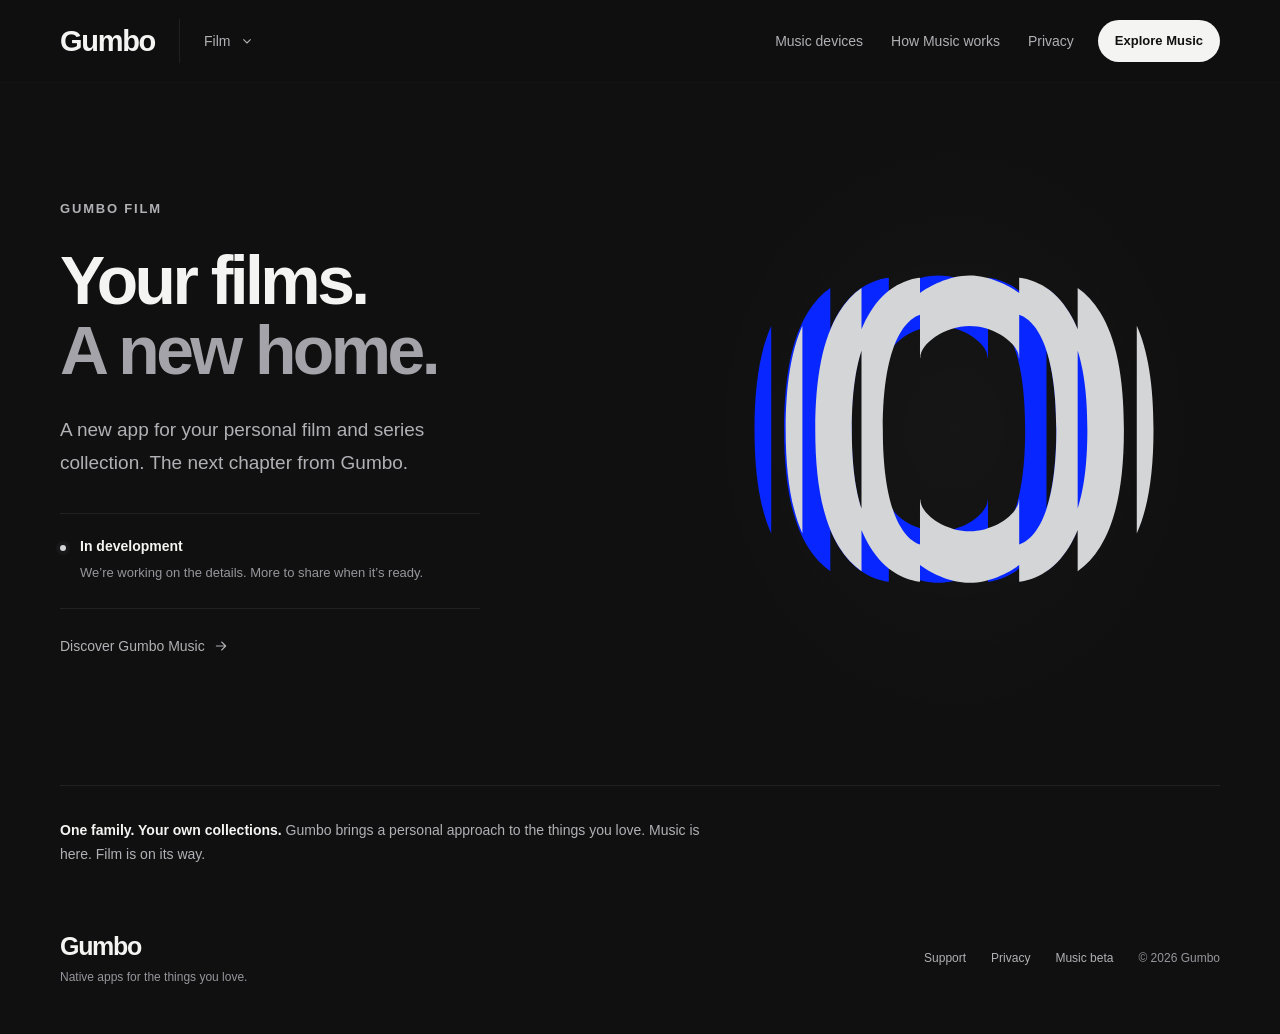
==== commit a46eae80: "Add public Gumbo support page and navigation" ====
--- a/website/film/index.html
+++ b/website/film/index.html
@@ -73,6 +73,6 @@
     <div class="family-note container"><p><strong>One family. Your own collections.</strong> Gumbo brings a personal approach to the things you love. Music is here. Film is on its way.</p></div>
   </main>
   <!-- END PRODUCT: GUMBO FILM -->
-  <footer class="site-footer container"><div><a class="wordmark footer-wordmark" href="../"><span>Gumbo</span></a><p>Native apps for the things you love.</p></div><div class="footer-links"><a href="../privacy/">Privacy</a><a href="../#beta">Music beta</a><span>© 2026 Gumbo</span></div></footer>
+  <footer class="site-footer container"><div><a class="wordmark footer-wordmark" href="../"><span>Gumbo</span></a><p>Native apps for the things you love.</p></div><div class="footer-links"><a href="../support/">Support</a><a href="../privacy/">Privacy</a><a href="../#beta">Music beta</a><span>© 2026 Gumbo</span></div></footer>
 </body>
 </html>
